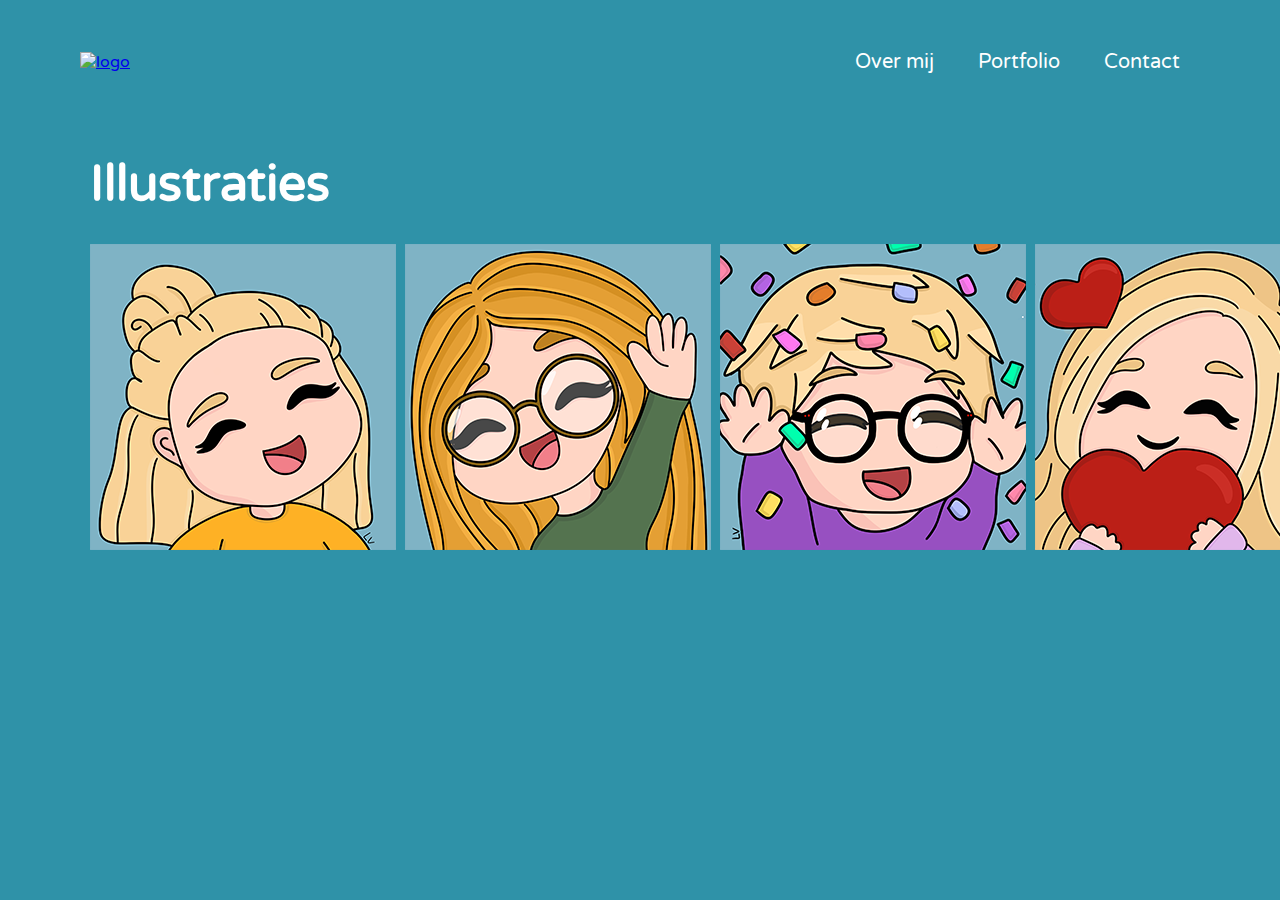
==== portfolio.html @ 0ec2cec9 "12/12" ====
<!DOCTYPE html>
<html lang="nl">
<head>
    <meta name="viewport" content="width=device-width, initial-scale=1.0">
    <meta charset="UTF-8">
    <title>LV Graphics</title>
    <link rel="icon" href="assets/logolisetab.png">
    <link rel="stylesheet" href="style.css">
    <link rel="preconnect" href="https://fonts.googleapis.com">
    <link rel="preconnect" href="https://fonts.gstatic.com" crossorigin>
    <link href="https://fonts.googleapis.com/css2?family=Varela+Round&display=swap" rel="stylesheet">
</head>
<body>
<header>
    <div class="container">
        <div class="navbar">
            <a href="index.html"><img src="assets/logolisebold.svg" class="logomain" alt="logo"> </a>
            <nav>
                <ul id="menubar">
                    <li><a href="aboutme.html">Over mij</a></li>
                    <li><a href="portfolio.html">Portfolio</a></li>
                    <li><a href="contact.html">Contact</a></li>
                </ul>
            </nav>
        </div>
    </div>
</header>
<main>
    <div class="illustraties">
        <h1>Illustraties</h1>
    </div>
<div class="scroll">
    <img src="assets/scroll.png" alt="illustraties">
</div>
</main>
<footer>

</footer>
</body>
</html>
---- style.css ----
/* algemene css */
* {
    margin: 0;
    padding: 0;
    font-family: 'Varela Round', sans-serif;
}

body {
    background-color: #2F92A8;
}

/* specifieke css */
main .container {
    width: 100%;
    min-height: 100vh;
    padding-left: 8%;
    padding-right: 8%;
    box-sizing: border-box;
    overflow: hidden;
}

.navbar {
    width: 100%;
    display: flex;
    align-items: center;
    font-family: 'Varela Round', sans-serif;
}

.logomain {
    width: 150px;
    cursor: pointer;
    margin-left: 80px;
    margin-top: 30px;
}


nav {
    flex: 1;
    text-align: right;
    margin-right: 80px;
    margin-top: 30px;
}

nav ul li {
    list-style: none;
    display: inline-block;
    padding: 20px;
}

nav ul li a {
    text-decoration: none;
    color: white;
    font-size: 20px;
}

nav ul li a:hover {
    color: #ebb548;
}

main {
    padding: 30px;
    margin: 30px;
}

.row {
    display: flex;
    justify-content: space-between;
    align-items: center;
    margin: 100px 0;
}

.col-1 {
    flex-basis: 40%;
    position: relative;
    margin-left: 100px;
}

.col-1 h2 {
    font-size: 50px;
    color: white;
}
.col-1 h1 {
    font-size: 50px;
    color: white;
}
button {
    width: 140px;
    border: 0;
    padding: 12px 10px;
    margin-top: 9px;
    outline: none;
    color: white;
    background: #295b69;
    border-radius: 6px;
    transition: width 0.5s;
}

button img {
    width: 30px;
    display: none;
}

button:hover img {
    display: block;
}

button:hover {
    width: 160px;
    display: flex;
    align-items: center;
    justify-content: space-between;
    /* background-color: #a8c6d2; */
    background-color: #ebb548;
    cursor: pointer;
}

.col-1:after {
    content: '';
    width: 10px;
    height: 75%;
    background: #a8c6d2;
    position: absolute;
    left: -40px;
    top: 8px;
    border-radius: 6px;
}

.col-2 {
    position: relative;
    flex-basis: 30%;
    display: flex;
    align-items: center;
}

.color-circle {
    position: absolute;
    right: 0;
    top: 0;
    background: #a8c6d2;
    border-radius: 50%;
    height: 393px;
    width: 393px;
    z-index: -1;
}

.illustratie {
    width: 393px;
    height: 394px;
    position: sticky;
}

.color-circle {
    position: sticky;
}

.illustratie {
    position: absolute;
}

.social-links i {
    height: 20px;
    margin: 30px;
    color: white;
    font-size: 25px;
    position: sticky;
}

.social-links i:hover {
    color: #ebb548;
}

.social-links {
    text-align: center;
}

#onderkant h5 {
    text-align: center;
    color: white;

}

#contactpage {
    text-decoration: none;
    cursor: pointer;
}

footer {
    margin-top: -40px;
}

 #rechthoekje {
    width: 1428px;
    height: 534px;
    background: #81B4C6 ;
    border-radius: 35px;
    margin:auto;
     position: relative;
     display: flex;
     flex-basis: 100%;
}

p {

    width: 865px;
    height: 341px;
    text-align: left;
    font: normal normal normal 24px/31px Varela Round;
    letter-spacing: 0px;
    color: #FFFFFF;
    opacity: 1;
    position: absolute;
    z-index: 3;

}
.hallodaar {
    width: 432px;
    height: 100px;
    text-align: center;
    font: normal normal normal 83px/100px Varela Round;
    letter-spacing: 0px;
    color: #FFFFFF;
    opacity: 1;
    position: absolute;
    z-index: 3;
}
#rechthoekje img {

    width: 428px;
    height: 434px;
    position: absolute;
    z-index: 3;
    margin-left: 60rem;
    margin-top: 3.2rem;
}
#rechthoekje p {

    position: absolute;
    z-index: 3;
    margin-left: 2rem;
    margin-top: 11rem;
}
#rechthoekje h1 {

    position: absolute;
    z-index: 3;
    margin-left: 1.5rem;
    margin-top: 3rem;
}
#rechthoekje img {

position: sticky;
}

@media only screen and (max-width: 820px) {

    nav ul {
        width: 100%;
        position: relative;
        top: 90px;
        right: 0;
        z-index: 2;
    }

    nav ul li {
        display: block;
        margin-top: 2px;
        margin-bottom: 10px;
        padding: 10px;
    }

    nav ul li a {
        color: white;
    }

    nav {
        flex: 1;
        text-align: left;
        margin-top: 30px;
        margin-left: -150px;
    }

    .row {
        flex-direction: column-reverse;
        margin: 50px 0;
    }

    .col-2 {
        flex-basis: 100%;
        margin-bottom: 50px;
        align-items: center;
    }

    .illustratie {
        width: 340px;
        height: 341px;
        position: relative;
    }

    .color-circle {
        position: absolute;
        width: 340px;
        height: 341px;
    }

    .logomain {
        width: 150px;
        cursor: pointer;
        margin-left: 30px;
        margin-top: -100px;
    }

    .col-1 {
        flex-basis: 40%;
        position: relative;
        margin-left: 20px;
    }

    .col-1 h2 {
        font-size: 50px;
        color: white;
    }

    footer {
        margin-bottom: 30px;
    }
    #rechthoekje {
        width: 534px;
        height: 1180px;
        background: #81B4C6 0% 0% no-repeat padding-box;
        border-radius: 35px;
        position: relative;
        display: flex;
        justify-content: center;
        flex-basis: 40%;
        margin-top: 40px;
        margin-left: auto;
        margin-right: auto;
    }
    #rechthoekje p {

        position: relative;
        z-index: 3;
        margin-left: 1rem;
        margin-top: 38rem;
        flex-basis: 80%;
        display: flex;
        text-align: center;
    }
    #rechthoekje h1 {

        position: absolute;
        z-index: 3;
        flex-basis: 80%;
        display: flex;
        text-align: center;
        margin-left: 1rem;
        margin-top: 31.5rem;
    }
    #rechthoekje img {
        width: 428px;
        height: 434px;
        position: absolute;
        z-index: 3;
        margin-left: 1rem;
        margin-top: 2.6rem;
    }
main {
   margin-top: 3.2rem;
    margin-right: 0;
    padding-top: 5px;
    margin-left: 0;
    padding-left: 0;
}
}
.scroll {
    width: 1680px;
    height: 306px;
    overflow-x: auto;
    white-space: nowrap;
    padding: 30px;
}
.illustraties h1 {
    font-size: 50px;
    color: white;
    margin-left: 30px;
}
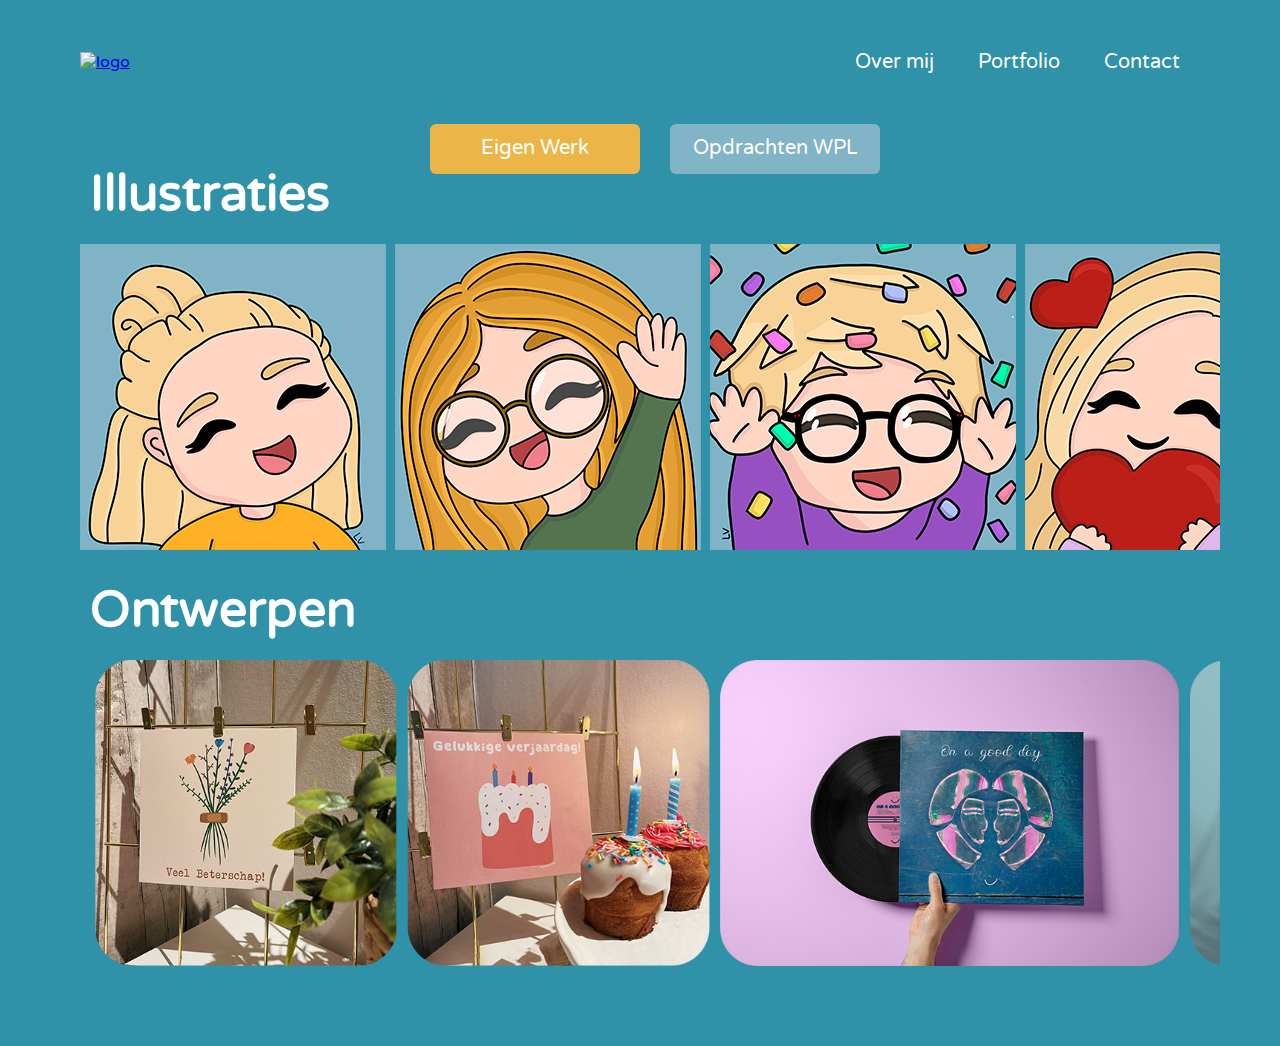
==== commit 5e313bf2: "7/01" ====
--- a/portfolio.html
+++ b/portfolio.html
@@ -3,7 +3,7 @@
 <head>
     <meta name="viewport" content="width=device-width, initial-scale=1.0">
     <meta charset="UTF-8">
-    <title>LV Graphics</title>
+    <title>Lise Versmissen</title>
     <link rel="icon" href="assets/logolisetab.png">
     <link rel="stylesheet" href="style.css">
     <link rel="preconnect" href="https://fonts.googleapis.com">
@@ -26,12 +26,28 @@
     </div>
 </header>
 <main>
-    <div class="illustraties">
-        <h1>Illustraties</h1>
+    <div class="portfolio-items">
+        <div class="portfolio-buttons">
+            <a href="portfolio.html">
+                <button id="button-1" type="button">Eigen Werk</button>
+            </a>
+            <a href="portfoliowpl.html">
+                <button id="button-2" type="button">Opdrachten WPL</button>
+            </a>
+        </div>
+        <div class="illustraties">
+            <h1>Illustraties</h1>
+        </div>
+        <div class="scroll">
+            <img src="assets/scroll.png" alt="illustraties">
+        </div>
+        <div class="ontwerpen">
+            <h1>Ontwerpen</h1>
+        </div>
+        <div class="scroll">
+            <img src="assets/scroll2.png" alt="ontwerpen">
+        </div>
     </div>
-<div class="scroll">
-    <img src="assets/scroll.png" alt="illustraties">
-</div>
 </main>
 <footer>
 
--- a/style.css
+++ b/style.css
@@ -79,11 +79,13 @@
     font-size: 50px;
     color: white;
 }
+
 .col-1 h1 {
     font-size: 50px;
     color: white;
 }
-button {
+
+#contactpage button {
     width: 140px;
     border: 0;
     padding: 12px 10px;
@@ -95,16 +97,16 @@
     transition: width 0.5s;
 }
 
-button img {
+#contactpage button img {
     width: 30px;
     display: none;
 }
 
-button:hover img {
+#contactpage button:hover img {
     display: block;
 }
 
-button:hover {
+#contactpage button:hover {
     width: 160px;
     display: flex;
     align-items: center;
@@ -188,20 +190,21 @@
     margin-top: -40px;
 }
 
- #rechthoekje {
-    width: 1428px;
+#rechthoek {
+    width: 1250px;
     height: 534px;
-    background: #81B4C6 ;
+    background: #81B4C6;
     border-radius: 35px;
-    margin:auto;
-     position: relative;
-     display: flex;
-     flex-basis: 100%;
+    margin: 10px 10px 10px 10px;
+    position: relative;
+    display: flex;
+    flex-basis: 100%;
+    padding-right:20px;
 }
 
 p {
 
-    width: 865px;
+    width: 750px;
     height: 341px;
     text-align: left;
     font: normal normal normal 24px/31px Varela Round;
@@ -212,6 +215,7 @@
     z-index: 3;
 
 }
+
 .hallodaar {
     width: 432px;
     height: 100px;
@@ -223,35 +227,102 @@
     position: absolute;
     z-index: 3;
 }
-#rechthoekje img {
+
+#rechthoek img {
 
     width: 428px;
     height: 434px;
     position: absolute;
     z-index: 3;
-    margin-left: 60rem;
+    margin-left: 50rem;
     margin-top: 3.2rem;
 }
-#rechthoekje p {
+
+#rechthoek p {
 
     position: absolute;
     z-index: 3;
     margin-left: 2rem;
     margin-top: 11rem;
 }
-#rechthoekje h1 {
+
+#rechthoek h1 {
 
     position: absolute;
     z-index: 3;
     margin-left: 1.5rem;
     margin-top: 3rem;
 }
-#rechthoekje img {
-
-position: sticky;
-}
-
-@media only screen and (max-width: 820px) {
+
+#rechthoek img {
+
+    position: sticky;
+}
+.portfolio-buttons button {
+    width: 210px;
+    height: 50px;
+    border: 0;
+    padding: 12px 10px;
+    display: flex;
+    color: white;
+    background: #81B4C6;
+    outline: none;
+    border-radius: 6px;
+    margin-left: 30px;
+    justify-content: center;
+    margin-top: -60px;
+    font-size: 20px;
+}
+.portfolio-buttons button:hover {
+    background-color: #ebb548;
+    cursor: pointer;
+    transition: width 0.5s;
+}
+.portfolio-buttons {
+    display: flex;
+    justify-content: center;
+    margin-bottom: -20px;
+    text-decoration: none;
+}
+.portfolio-buttons a{
+  text-decoration: none;
+}
+#button-1 {
+    background-color: #ebb548;
+}
+#button-4 {
+    background-color: #ebb548;
+}
+.portfolio-wpl-buttons {
+  display: flex;
+    width: auto;
+    justify-content: center;
+    margin:60px;
+}
+.portfolio-wpl-buttons button {
+    width: 300px;
+    height: 300px;
+    border: 0;
+    display: flex;
+    color: white;
+    background: #81B4C6;
+    outline: none;
+    border-radius: 20px;
+    justify-content: center;
+    font-size: 40px;
+    padding-top: 90px;
+    margin: 60px 60px 60px 60px;
+}
+.portfolio-wpl-buttons button:hover {
+    background-color: #ebb548;
+    cursor: pointer;
+    transition: width 0.5s;
+}
+.portfolio-wpl-buttons a{
+   text-decoration: none;
+}
+
+@media only screen and (max-width: 949px) {
 
     nav ul {
         width: 100%;
@@ -323,7 +394,8 @@
     footer {
         margin-bottom: 30px;
     }
-    #rechthoekje {
+
+    #rechthoek {
         width: 534px;
         height: 1180px;
         background: #81B4C6 0% 0% no-repeat padding-box;
@@ -336,7 +408,8 @@
         margin-left: auto;
         margin-right: auto;
     }
-    #rechthoekje p {
+
+    #rechthoek p {
 
         position: relative;
         z-index: 3;
@@ -346,7 +419,8 @@
         display: flex;
         text-align: center;
     }
-    #rechthoekje h1 {
+
+    #rechthoek h1 {
 
         position: absolute;
         z-index: 3;
@@ -356,7 +430,8 @@
         margin-left: 1rem;
         margin-top: 31.5rem;
     }
-    #rechthoekje img {
+
+    #rechthoek img {
         width: 428px;
         height: 434px;
         position: absolute;
@@ -364,23 +439,110 @@
         margin-left: 1rem;
         margin-top: 2.6rem;
     }
-main {
-   margin-top: 3.2rem;
-    margin-right: 0;
-    padding-top: 5px;
-    margin-left: 0;
-    padding-left: 0;
-}
-}
+
+    .illustraties h1 {
+        font-size: 50px;
+        color: white;
+        margin-left: 30px;
+        margin-top: 40px;
+    }
+
+    main {
+        margin-top: 3.2rem;
+        margin-right: 0;
+        padding-top: 5px;
+        margin-left: 0;
+        padding-left: 0;
+    }
+    .scroll {
+        width: 1900px;
+        height: 400px;
+        overflow-x: auto;
+        white-space: nowrap;
+        padding: 30px;
+        overflow-y: hidden;
+        display: flex;
+    }
+    .portfolio-buttons button {
+
+        margin-top: 10px;
+        margin-left: 10px;
+        margin-right: 10px;
+    }
+    .portfolio-buttons button:hover {
+        background-color: #ebb548;
+        cursor: pointer;
+        transition: width 0.5s;
+    }
+    .portfolio-buttons {
+        display: flex;
+        justify-content: center;
+        flex-direction: column;
+        margin-bottom: -20px;
+    }
+    .portfolio-wpl-buttons {
+        display: flex;
+        justify-content: space-between;
+        flex-direction: column;
+        margin-top: 90px;
+        margin-left: 8px;
+        margin-right: 8px;
+        width: auto;
+
+    }
+    .portfolio-wpl-buttons button {
+        border: 0;
+        display: flex;
+        color: white;
+        background: #81B4C6;
+        outline: none;
+        border-radius: 20px;
+        justify-content: center;
+        font-size: 40px;
+        margin-left: 45px;
+        padding-top: 90px;
+        margin-bottom: 20px;
+    }
+}
+
 .scroll {
-    width: 1680px;
+    width: auto;
     height: 306px;
     overflow-x: auto;
     white-space: nowrap;
-    padding: 30px;
-}
+    padding: 20px;
+    overflow-y: hidden;
+    display: flex;
+
+}
+.scroll::-webkit-scrollbar {
+    height: 10px;
+    background-color: #a8c6d2;
+    border-radius: 6px;
+}
+.scroll::-webkit-scrollbar-thumb {
+    border-radius: 10px;
+    -webkit-box-shadow: inset 0 0 6px rgba(0,0,0,.3);
+    background-color: #295b69;
+}
+
+
 .illustraties h1 {
     font-size: 50px;
     color: white;
     margin-left: 30px;
 }
+
+.ontwerpen h1 {
+    font-size: 50px;
+    color: white;
+    margin-left: 30px;
+    margin-top: 10px;
+}
+
+.portfolio-items {
+    display: flex;
+    flex-direction: column;
+    justify-content: center;
+    margin: 30px 0;
+}